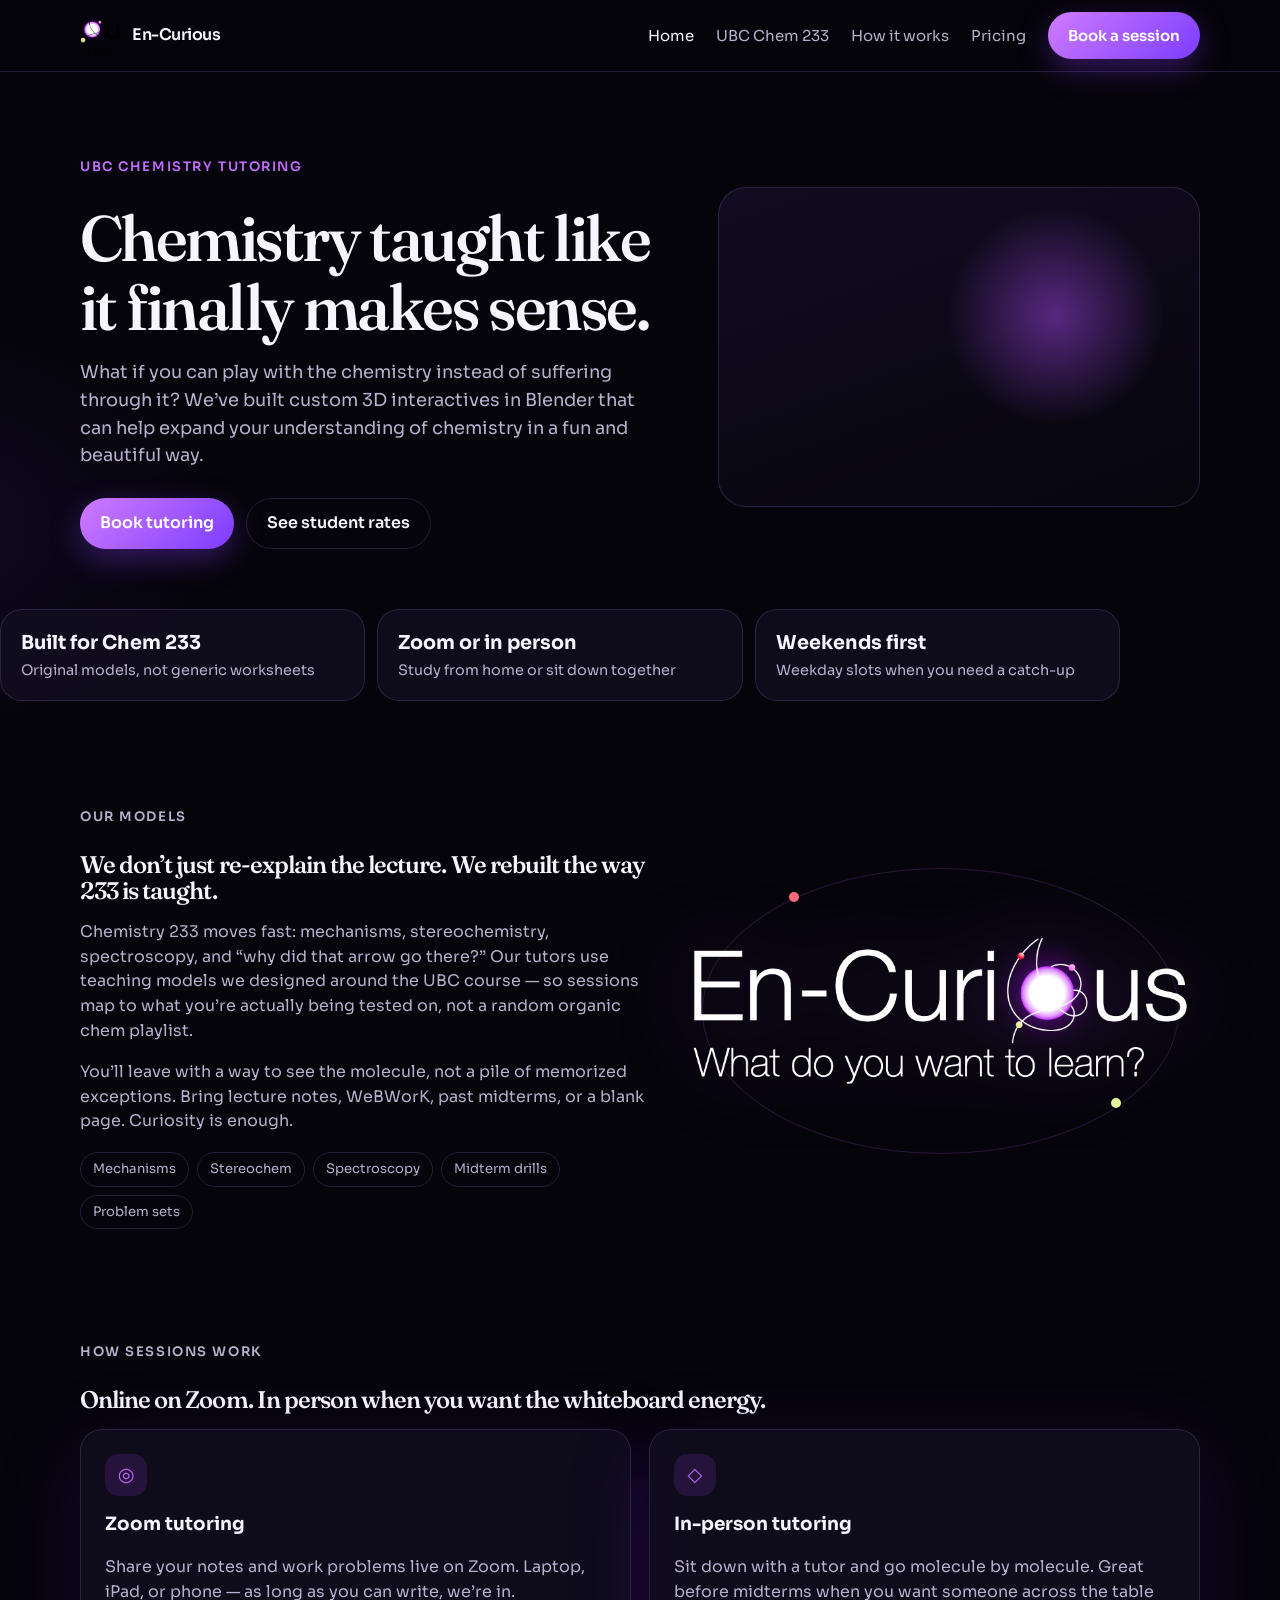
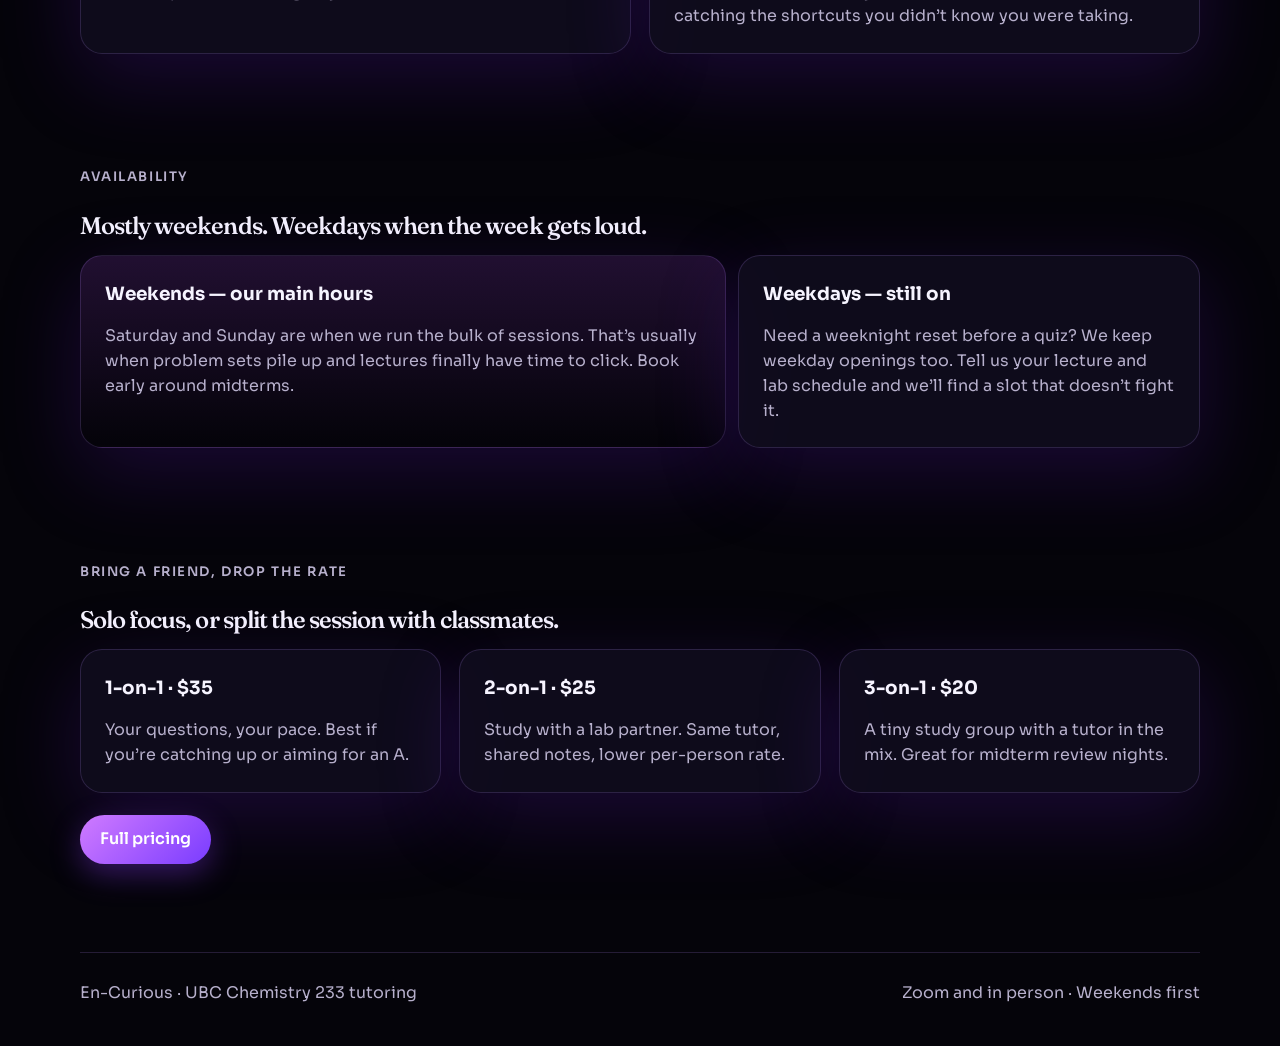
==== index.html @ a9b923da "Fix HTML encoding issues in index.html" ====
<!DOCTYPE html>
<html lang="en">
  <head>
    <meta charset="UTF-8" />
    <meta name="viewport" content="width=device-width, initial-scale=1" />
    <title>En-Curious | UBC Chemistry Tutoring</title>
    <meta
      name="description"
      content="En-Curious tutors UBC Chemistry 233 with original teaching models. Book Zoom or in-person sessions, mainly on weekends."
    />
    <link rel="preconnect" href="https://fonts.googleapis.com" />
    <link rel="preconnect" href="https://fonts.gstatic.com" crossorigin />
    <link
      href="https://fonts.googleapis.com/css2?family=Fraunces:opsz,wght@9..144,500;9..144,600&family=Sora:wght@400;500;600;700&display=swap"
      rel="stylesheet"
    />
    <link rel="stylesheet" href="styles.css?v=3" />
    <link rel="icon" href="atom.png" />
  </head>
  <body>
    <a class="skip" href="#main">Skip to content</a>
    <header class="nav">
      <div class="wrap nav-inner">
        <a class="brand" href="index.html" aria-current="page">
          <img src="atom.png" alt="" />
          En-Curious
        </a>
        <button class="menu-toggle" type="button" aria-expanded="false" aria-controls="nav-links">
          Menu
        </button>
        <nav id="nav-links" class="nav-links">
          <a href="index.html" aria-current="page">Home</a>
          <a href="#chem-233">UBC Chem 233</a>
          <a href="#how">How it works</a>
          <a href="pricing.html">Pricing</a>
          <a class="btn btn-primary" href="book.html">Book a session</a>
        </nav>
      </div>
    </header>

    <main id="main">
      <section class="wrap hero">
        <div>
          <p class="kicker">UBC Chemistry tutoring</p>
          <h1>Chemistry taught like it finally makes sense.</h1>
          <p class="lede">
          What if you can play with the chemistry instead of suffering through it? 
            We’ve built custom 3D interactives in Blender that can help expand your understanding of chemistry in a fun and beautiful way. 
          </p>
          <div class="hero-actions">
            <a class="btn btn-primary" href="book.html">Book tutoring</a>
            <a class="btn btn-ghost" href="pricing.html">See student rates</a>
          </div>
        </div>
        <div class="model-panel" aria-hidden="true">
          <video autoplay muted playsinline loop>
            <source src="E1_orbital_1.mp4" type="video/mp4">
          </video>
        </div> <!--replace with prompt's video -->
        
      </section>

      <section class="wrap stats" aria-label="Highlights">
        <div class="stat">
          <strong>Built for Chem 233</strong>
          <span>Original models, not generic worksheets</span>
        </div>
        <div class="stat">
          <strong>Zoom or in person</strong>
          <span>Study from home or sit down together</span>
        </div>
        <div class="stat">
          <strong>Weekends first</strong>
          <span>Weekday slots when you need a catch-up</span>
        </div>
      </section>

      <section class="wrap section chem" id="chem-233">
        <div>
          <p class="kicker">Our models</p>
          <h2>We don’t just re-explain the lecture. We rebuilt the way 233 is taught.</h2>
          <p>
            Chemistry 233 moves fast: mechanisms, stereochemistry, spectroscopy, and
            “why did that arrow go there?” Our tutors use teaching models we designed
            around the UBC course — so sessions map to what you’re actually being
            tested on, not a random organic chem playlist.
          </p>
          <p>
            You’ll leave with a way to see the molecule, not a pile of memorized
            exceptions. Bring lecture notes, WeBWorK, past midterms, or a blank
            page. Curiosity is enough.
          </p>
          <div class="chip-row">
            <span class="chip">Mechanisms</span>
            <span class="chip">Stereochem</span>
            <span class="chip">Spectroscopy</span>
            <span class="chip">Midterm drills</span>
            <span class="chip">Problem sets</span>
          </div>
        </div>
        
        <div class="hero-visual">
          <div class="orbit" aria-hidden="true"></div>
          <img
            class="logo-lockup"
            src="logo.png"
            alt="En-Curious. What do you want to learn?"
          /> 
        </div> <!--This is the orbit-->
      </section>

      <section class="wrap section" id="how">
        <p class="kicker">How sessions work</p>
        <h2>Online on Zoom. In person when you want the whiteboard energy.</h2>
        <div class="grid-2">
          <article class="card">
            <div class="icon" aria-hidden="true">◎</div>
            <h3>Zoom tutoring</h3>
            <p>
              Share your notes and work problems live on Zoom. Laptop, iPad, or
              phone — as long as you can write, we’re in.
            </p>
          </article>
          <article class="card">
            <div class="icon" aria-hidden="true">◇</div>
            <h3>In-person tutoring</h3>
            <p>
              Sit down with a tutor and go molecule by molecule. Great before
              midterms when you want someone across the table catching the
              shortcuts you didn’t know you were taking.
            </p>
          </article>
        </div>
      </section>

      <section class="wrap section">
        <p class="kicker">Availability</p>
        <h2>Mostly weekends. Weekdays when the week gets loud.</h2>
        <div class="schedule">
          <article class="card weekend">
            <h3>Weekends — our main hours</h3>
            <p>
              Saturday and Sunday are when we run the bulk of sessions. That’s
              usually when problem sets pile up and lectures finally have time
              to click. Book early around midterms.
            </p>
          </article>
          <article class="card">
            <h3>Weekdays — still on</h3>
            <p>
              Need a weeknight reset before a quiz? We keep weekday openings
              too. Tell us your lecture and lab schedule and we’ll find a slot
              that doesn’t fight it.
            </p>
          </article>
        </div>
      </section>

      <section class="wrap section">
        <p class="kicker">Bring a friend, drop the rate</p>
        <h2>Solo focus, or split the session with classmates.</h2>
        <div class="grid-3">
          <article class="card">
            <h3>1-on-1 · $35</h3>
            <p>Your questions, your pace. Best if you’re catching up or aiming for an A.</p>
          </article>
          <article class="card">
            <h3>2-on-1 · $25</h3>
            <p>Study with a lab partner. Same tutor, shared notes, lower per-person rate.</p>
          </article>
          <article class="card">
            <h3>3-on-1 · $20</h3>
            <p>A tiny study group with a tutor in the mix. Great for midterm review nights.</p>
          </article>
        </div>
        <p style="margin-top: 22px">
          <a class="btn btn-primary" href="pricing.html">Full pricing</a>
        </p>
      </section>
    </main>

    <footer class="wrap footer">
      <div>En-Curious · UBC Chemistry 233 tutoring</div>
      <div>Zoom and in person · Weekends first</div>
    </footer>
    <script src="script.js?v=3"></script>
  </body>
</html>
---- styles.css ----
:root {
  --bg: #05040a;
  --bg-elevated: #0d0b16;
  --bg-card: rgba(18, 14, 32, 0.82);
  --ink: #f6f4ff;
  --muted: #b7b0cc;
  --line: rgba(180, 140, 255, 0.18);
  --purple: #c26bff;
  --violet: #7b3cff;
  --glow: #b44cff;
  --lime: #e8f59a;
  --coral: #ff6b7a;
  --radius: 22px;
  --shadow: 0 24px 80px rgba(80, 20, 160, 0.28);
  --font: "Sora", system-ui, sans-serif;
  --display: "Fraunces", Georgia, serif;
}

*,
*::before,
*::after {
  box-sizing: border-box;
}

html {
  scroll-behavior: smooth;
  scroll-padding-top: 76px;
}

body {
  margin: 0;
  min-height: 100vh;
  color: var(--ink);
  font-family: var(--font);
  background:
    radial-gradient(900px 500px at 85% -10%, rgba(180, 76, 255, 0.22), transparent 55%),
    radial-gradient(700px 420px at -10% 20%, rgba(80, 40, 180, 0.18), transparent 50%),
    var(--bg);
  line-height: 1.55;
}

img {
  max-width: 100%;
  display: block;
}

a {
  color: inherit;
  text-decoration: none;
}

.skip {
  position: absolute;
  left: -999px;
}

.skip:focus {
  left: 12px;
  top: 12px;
  z-index: 20;
  background: var(--ink);
  color: var(--bg);
  padding: 8px 12px;
  border-radius: 8px;
}

.wrap {
  width: min(1120px, calc(100% - 40px));
  margin-inline: auto;
}

.nav {
  position: sticky;
  top: 0;
  z-index: 10;
  backdrop-filter: blur(16px);
  background: rgba(5, 4, 10, 0.94);
  border-bottom: 1px solid var(--line);
}

.nav-inner {
  display: flex;
  align-items: center;
  justify-content: space-between;
  gap: 16px;
  padding: 12px 0;
}

.brand {
  display: flex;
  align-items: center;
  gap: 10px;
  font-weight: 600;
  letter-spacing: -0.03em;
}

.brand img {
  width: 42px;
  height: 42px;
  object-fit: cover;
  object-position: 88% 42%;
  border-radius: 50%;
}

.nav-links {
  display: flex;
  align-items: center;
  gap: 22px;
  color: var(--muted);
  font-size: 0.94rem;
}

.nav-links a:hover,
.nav-links a[aria-current="page"] {
  color: var(--ink);
}

.btn {
  display: inline-flex;
  align-items: center;
  justify-content: center;
  gap: 8px;
  border: 0;
  border-radius: 999px;
  padding: 12px 20px;
  font: inherit;
  font-weight: 600;
  cursor: pointer;
  transition: transform 0.15s ease, box-shadow 0.15s ease, background 0.15s ease;
}

.btn:hover {
  transform: translateY(-1px);
}

.btn-primary {
  background: linear-gradient(135deg, #d07bff, #7a3cff);
  color: white;
  box-shadow: 0 10px 30px rgba(140, 60, 255, 0.35);
}

.btn-ghost {
  background: transparent;
  color: var(--ink);
  border: 1px solid var(--line);
}

.hero {
  display: grid;
  grid-template-columns: 1.1fr 0.9fr;
  gap: 48px;
  align-items: center;
  padding: 72px 0 48px;
}

.kicker {
  display: inline-flex;
  align-items: center;
  gap: 8px;
  color: var(--purple);
  font-size: 0.82rem;
  font-weight: 600;
  letter-spacing: 0.12em;
  text-transform: uppercase;
}

.hero h1,
.page-hero h1,
.section h2 {
  font-family: var(--display);
  font-weight: 560;
  letter-spacing: -0.04em;
  line-height: 1.08;
  margin: 12px 0 16px;
}

.hero h1 {
  font-size: clamp(2.4rem, 5vw, 4.4rem);
}

.lede {
  color: var(--muted);
  font-size: 1.12rem;
  max-width: 52ch;
}

.hero-actions {
  display: flex;
  flex-wrap: wrap;
  gap: 12px;
  margin-top: 28px;
}

.hero-visual {
  position: relative;
  min-height: 340px;
  display: grid;
  place-items: center;
}

.logo-lockup {
  width: min(100%, 520px);
  filter: drop-shadow(0 0 40px rgba(180, 76, 255, 0.28));
}

.orbit {
  position: absolute;
  inset: 8% 4%;
  border: 1px solid rgba(194, 107, 255, 0.18);
  border-radius: 50%;
  animation: spin 28s linear infinite;
  pointer-events: none;
}

.orbit::before,
.orbit::after {
  content: "";
  position: absolute;
  width: 10px;
  height: 10px;
  border-radius: 50%;
}

.orbit::before {
  top: 8%;
  left: 18%;
  background: var(--coral);
}

.orbit::after {
  bottom: 16%;
  right: 12%;
  background: var(--lime);
}

@keyframes spin {
  to {
    transform: rotate(360deg);
  }
}

.stats {
  display: grid;
  grid-template-columns: repeat(3, 1fr);
  gap: 12px;
  margin: 12px 0 64px;
}

.stat {
  border: 1px solid var(--line);
  border-radius: var(--radius);
  padding: 18px 20px;
  background: var(--bg-card);
}

.stat strong {
  display: block;
  font-size: 1.2rem;
}

.stat span {
  color: var(--muted);
  font-size: 0.9rem;
}

.section {
  padding: 28px 0 72px;
}

.section p {
  color: var(--muted);
}

.grid-3,
.grid-2 {
  display: grid;
  gap: 18px;
}

.grid-3 {
  grid-template-columns: repeat(3, 1fr);
}

.grid-2 {
  grid-template-columns: 1fr 1fr;
}

.card {
  background: var(--bg-card);
  border: 1px solid var(--line);
  border-radius: var(--radius);
  padding: 24px;
  box-shadow: var(--shadow);
}

.card h3 {
  margin: 0 0 8px;
  font-size: 1.15rem;
}

.card p:last-child {
  margin-bottom: 0;
}

.icon {
  width: 42px;
  height: 42px;
  border-radius: 14px;
  display: grid;
  place-items: center;
  margin-bottom: 14px;
  background: rgba(180, 76, 255, 0.14);
  color: var(--purple);
  font-size: 1.2rem;
}

.chem {
  display: grid;
  grid-template-columns: 1.05fr 0.95fr;
  gap: 28px;
  align-items: center;
}

.model-panel {
  position: relative;
  overflow: hidden;
  min-height: 320px;
  border-radius: 28px;
  border: 1px solid var(--line);
  background:
    radial-gradient(circle at 70% 40%, rgba(180, 76, 255, 0.45), transparent 28%),
    linear-gradient(160deg, #120c22, #07060d);
}

.model-panel video {
  position: absolute;
  inset: 0;
  width: 100%;
  height: 100%;
  object-fit: contain;
  padding: 28px 20px;
}

.chip-row {
  display: flex;
  flex-wrap: wrap;
  gap: 8px;
  margin-top: 18px;
}

.chip {
  border: 1px solid var(--line);
  border-radius: 999px;
  padding: 6px 12px;
  font-size: 0.82rem;
  color: var(--muted);
}

.schedule {
  display: grid;
  grid-template-columns: 1.4fr 1fr;
  gap: 12px;
}

.weekend {
  background: linear-gradient(180deg, rgba(180, 76, 255, 0.16), transparent);
}

.page-hero {
  padding: 56px 0 12px;
}

.page-hero p {
  color: var(--muted);
  max-width: 62ch;
}

.price-grid {
  display: grid;
  grid-template-columns: repeat(3, 1fr);
  gap: 18px;
  padding: 28px 0 48px;
}

.price-card {
  position: relative;
  padding: 28px 24px 24px;
  border-radius: 28px;
  border: 1px solid var(--line);
  background: var(--bg-card);
}

.price-card.featured {
  border-color: rgba(194, 107, 255, 0.5);
  box-shadow: 0 0 0 1px rgba(194, 107, 255, 0.18), var(--shadow);
  transform: translateY(-8px);
}

.badge {
  position: absolute;
  top: -12px;
  left: 22px;
  background: var(--lime);
  color: #1b1808;
  font-size: 0.75rem;
  font-weight: 700;
  padding: 4px 10px;
  border-radius: 999px;
}

.price {
  font-family: var(--display);
  font-size: 3.4rem;
  letter-spacing: -0.05em;
  margin: 8px 0 4px;
}

.price span {
  font-size: 1rem;
  color: var(--muted);
  font-family: var(--font);
  letter-spacing: 0;
  white-space: nowrap;
  margin-left: 6px;
}

.price-card ul {
  margin: 18px 0 24px;
  padding: 0;
  list-style: none;
  color: var(--muted);
}

.price-card li {
  padding: 8px 0 8px 22px;
  position: relative;
}

.price-card li::before {
  content: "→";
  position: absolute;
  left: 0;
  color: var(--purple);
}

.fine-print {
  color: var(--muted);
  font-size: 0.92rem;
}

.form {
  display: grid;
  gap: 14px;
  max-width: 680px;
}

label {
  display: grid;
  gap: 6px;
  font-size: 0.92rem;
  font-weight: 600;
}

input,
select,
textarea {
  font: inherit;
  color: var(--ink);
  background: #0b0914;
  border: 1px solid var(--line);
  border-radius: 14px;
  padding: 12px 14px;
}

textarea {
  min-height: 120px;
  resize: vertical;
}

.form-row {
  display: grid;
  grid-template-columns: 1fr 1fr;
  gap: 14px;
}

.form .btn {
  width: fit-content;
}

.success {
  display: none;
  border: 1px solid rgba(232, 245, 154, 0.4);
  background: rgba(232, 245, 154, 0.08);
  border-radius: var(--radius);
  padding: 22px;
}

.success.show {
  display: block;
}

.form.sent {
  display: none;
}

.footer {
  border-top: 1px solid var(--line);
  padding: 28px 0 40px;
  color: var(--muted);
  display: flex;
  justify-content: space-between;
  gap: 16px;
  flex-wrap: wrap;
}

.menu-toggle {
  display: none;
  background: transparent;
  border: 1px solid var(--line);
  color: var(--ink);
  border-radius: 10px;
  padding: 8px 10px;
}

@media (max-width: 900px) {
  .hero,
  .chem,
  .schedule,
  .grid-3,
  .grid-2,
  .price-grid,
  .stats,
  .form-row {
    grid-template-columns: 1fr;
  }

  .hero {
    padding-top: 36px;
  }

  .price-card.featured {
    transform: none;
  }

  .menu-toggle {
    display: inline-flex;
  }

  .nav-links {
    display: none;
    position: absolute;
    right: 20px;
    top: 68px;
    flex-direction: column;
    align-items: flex-start;
    background: #120c1e;
    border: 1px solid var(--line);
    border-radius: 16px;
    padding: 16px;
    min-width: 200px;
  }

  .nav-links.open {
    display: flex;
  }
}
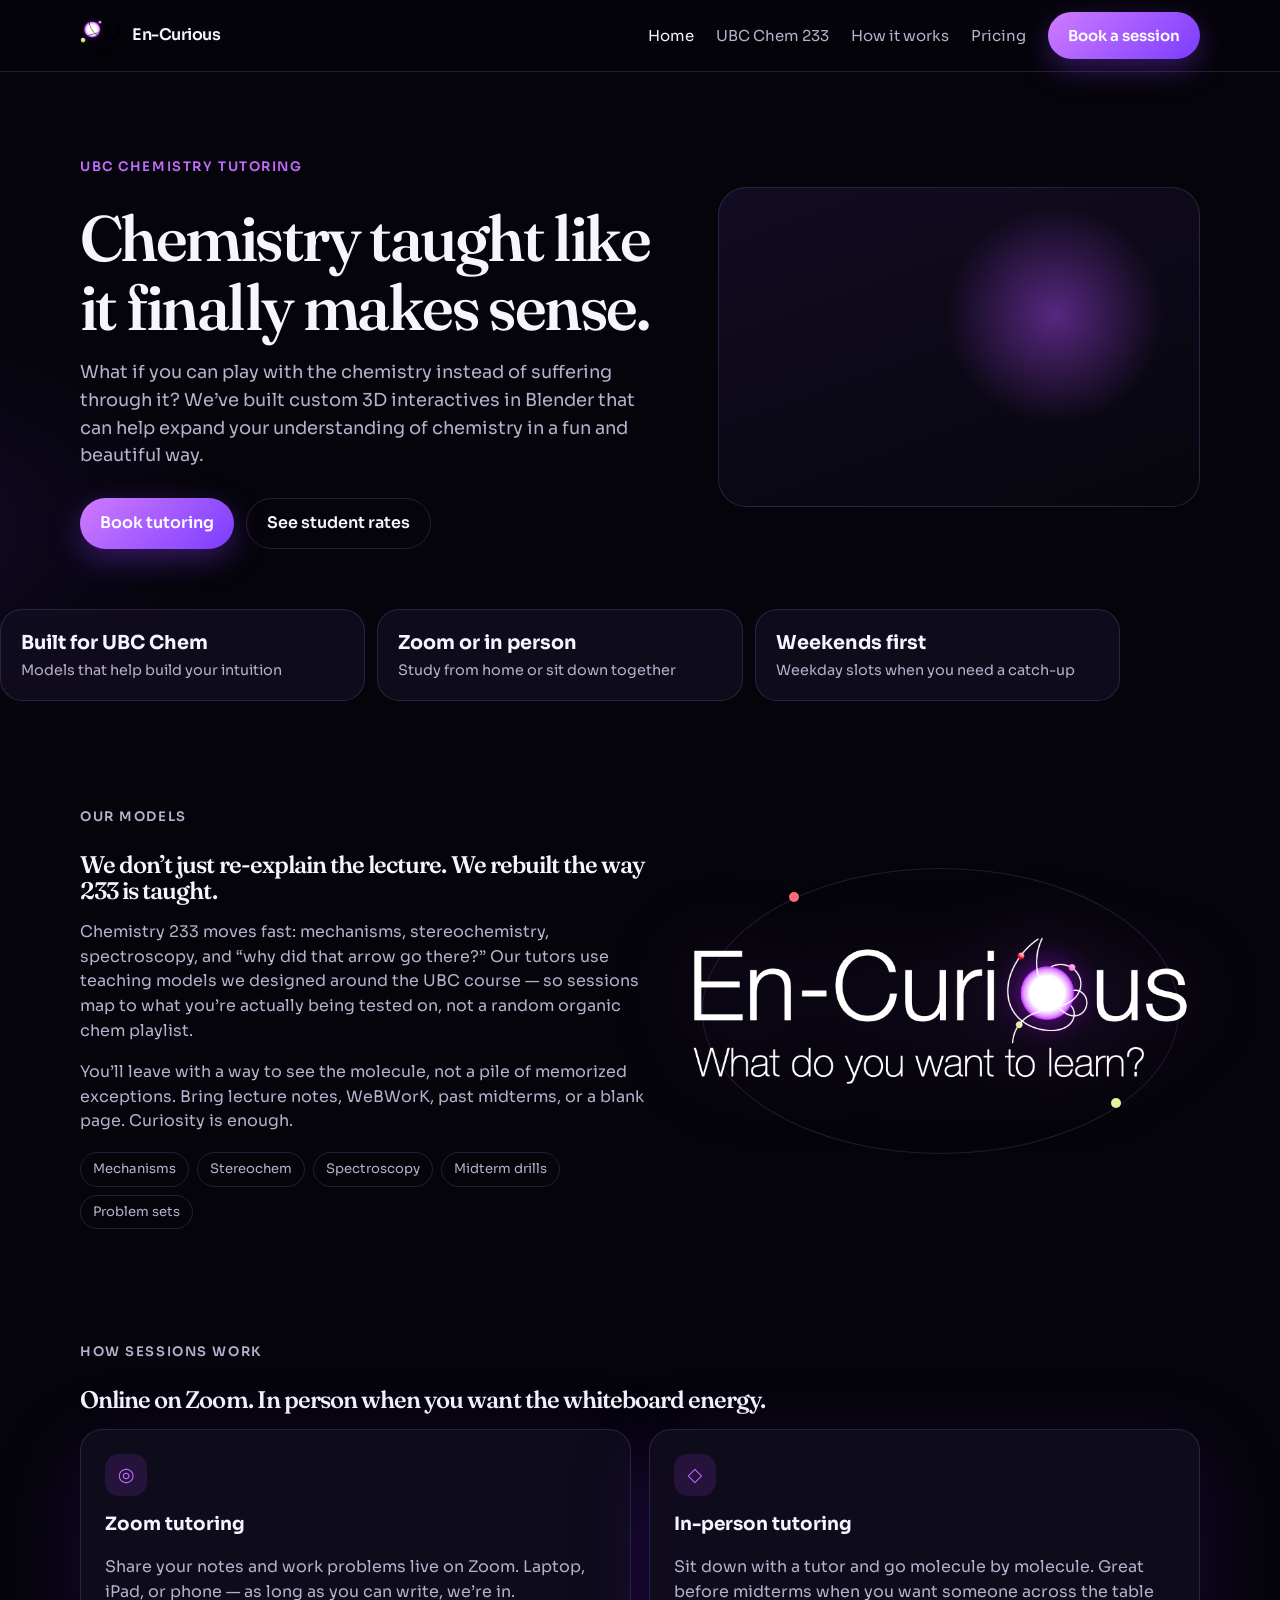
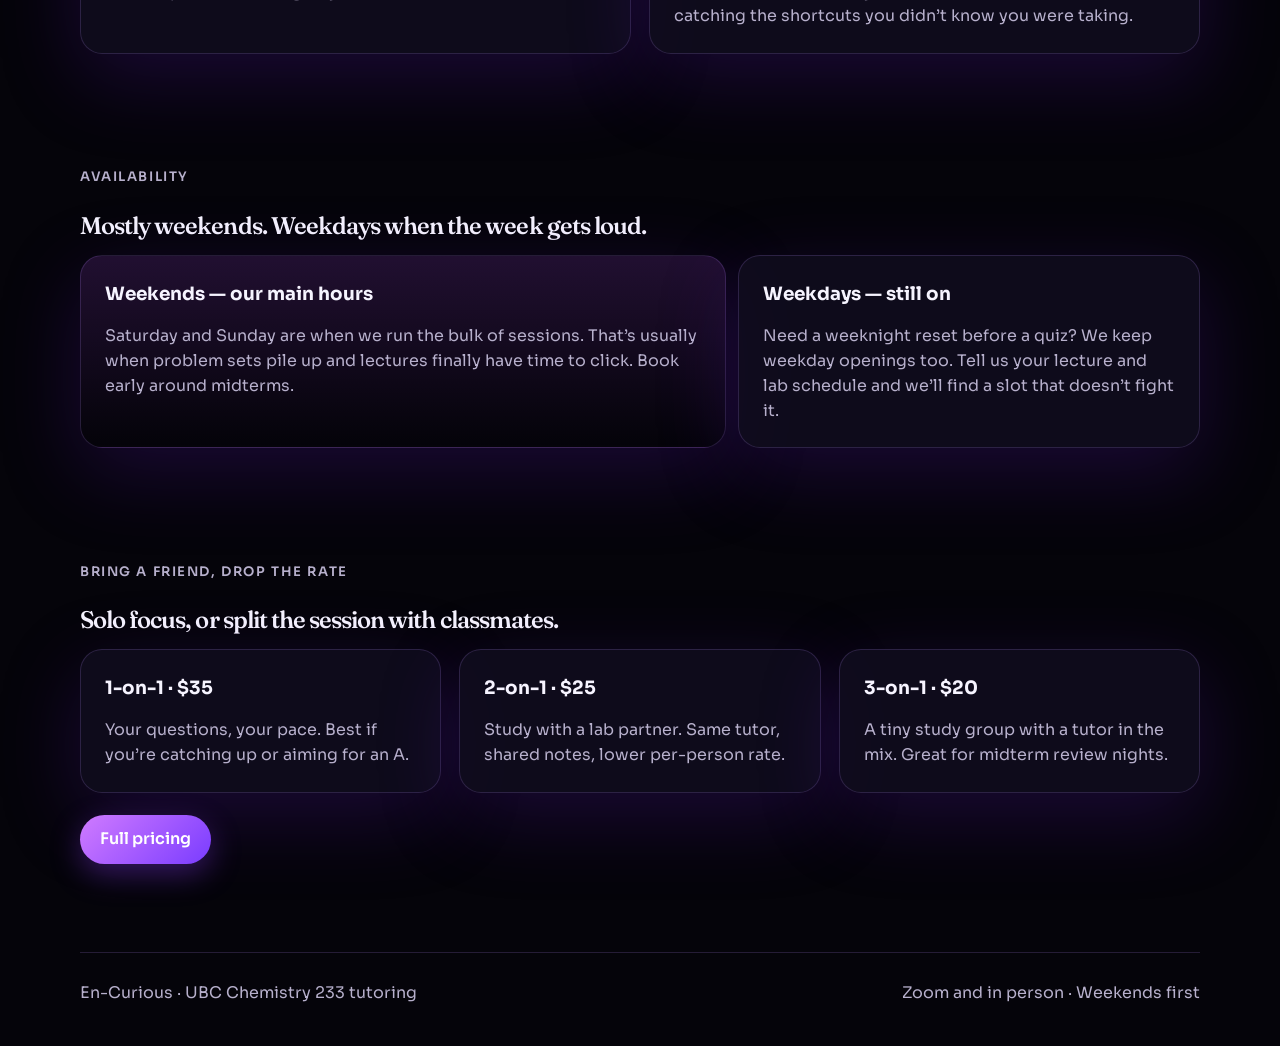
==== commit 73135ad4: "Fix HTML formatting and update content" ====
--- a/index.html
+++ b/index.html
@@ -44,7 +44,7 @@
           <p class="kicker">UBC Chemistry tutoring</p>
           <h1>Chemistry taught like it finally makes sense.</h1>
           <p class="lede">
-          What if you can play with the chemistry instead of suffering through it? 
+            What if you can play with the chemistry instead of suffering through it? 
             We’ve built custom 3D interactives in Blender that can help expand your understanding of chemistry in a fun and beautiful way. 
           </p>
           <div class="hero-actions">
@@ -62,8 +62,8 @@
 
       <section class="wrap stats" aria-label="Highlights">
         <div class="stat">
-          <strong>Built for Chem 233</strong>
-          <span>Original models, not generic worksheets</span>
+          <strong>Built for UBC Chem </strong>
+          <span>Models that help build your intuition</span>
         </div>
         <div class="stat">
           <strong>Zoom or in person</strong>
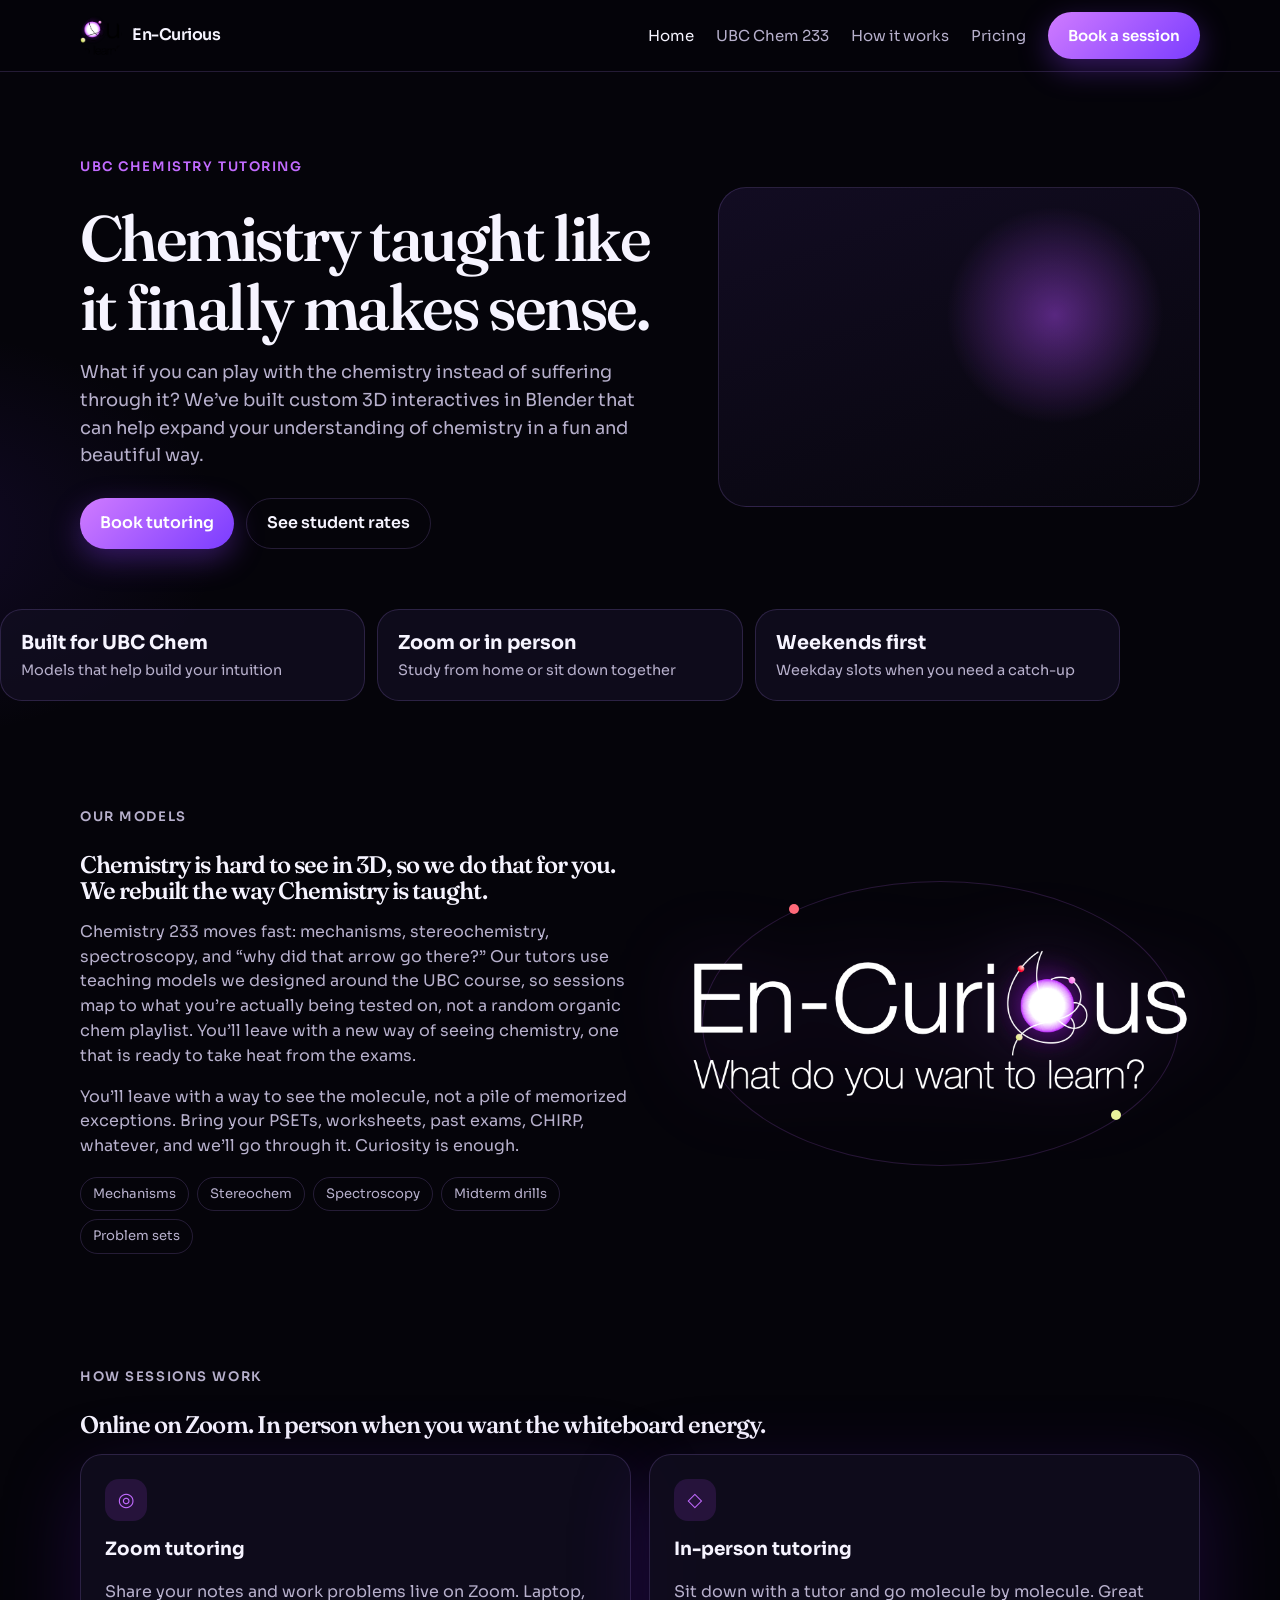
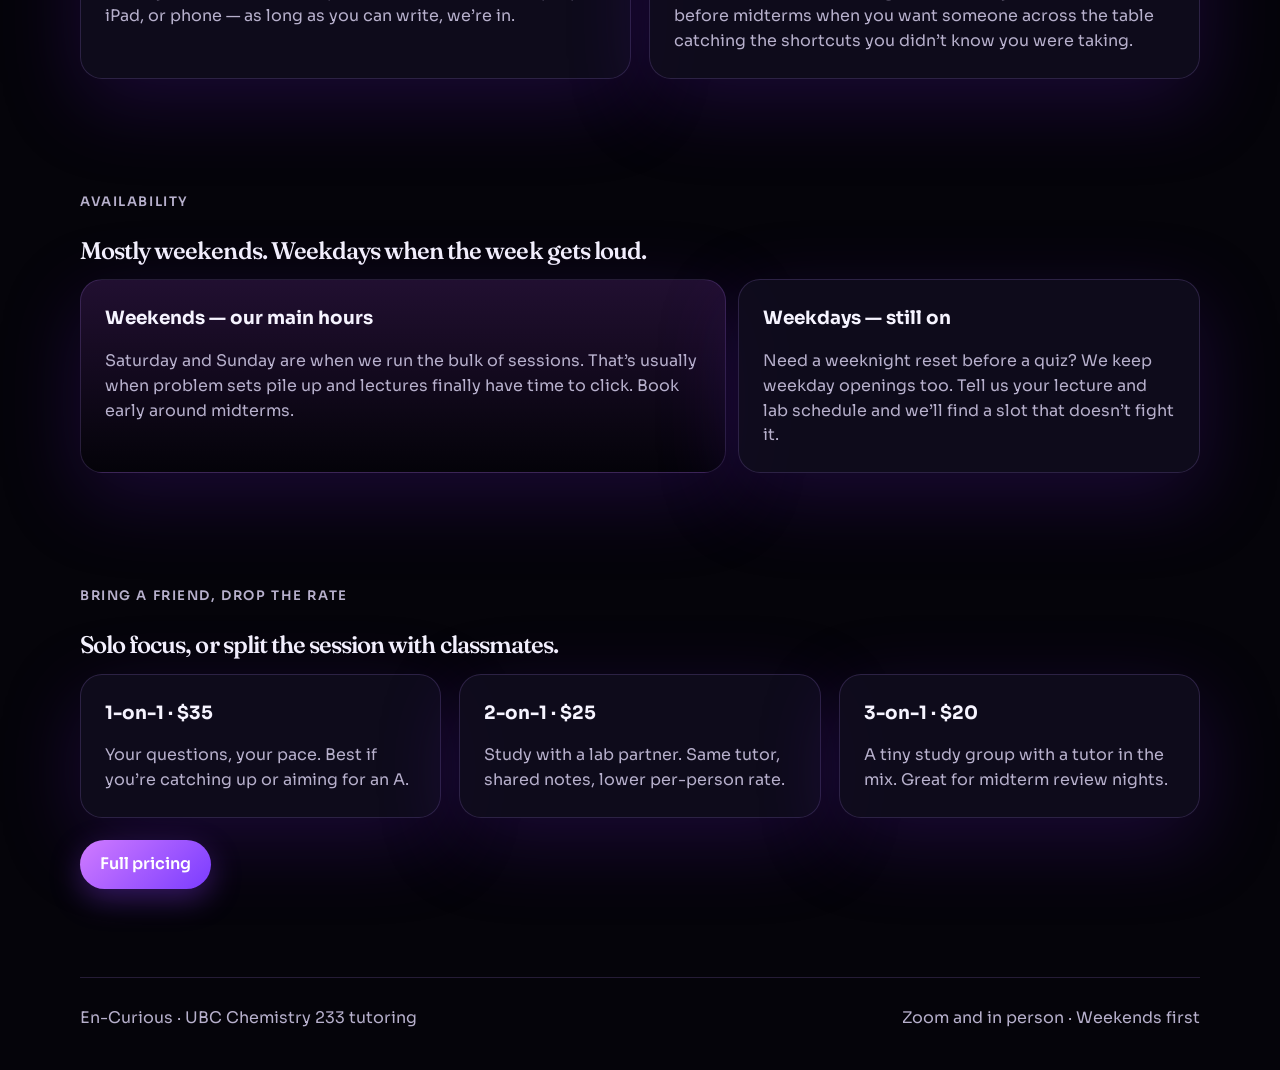
==== commit 1fc87ab2: "Fix HTML encoding issues in index.html" ====
--- a/index.html
+++ b/index.html
@@ -78,17 +78,17 @@
       <section class="wrap section chem" id="chem-233">
         <div>
           <p class="kicker">Our models</p>
-          <h2>We don’t just re-explain the lecture. We rebuilt the way 233 is taught.</h2>
+          <h2>Chemistry is hard to see in 3D, so we do that for you. We rebuilt the way Chemistry is taught.</h2>
           <p>
             Chemistry 233 moves fast: mechanisms, stereochemistry, spectroscopy, and
             “why did that arrow go there?” Our tutors use teaching models we designed
-            around the UBC course — so sessions map to what you’re actually being
-            tested on, not a random organic chem playlist.
+            around the UBC course, so sessions map to what you’re actually being
+            tested on, not a random organic chem playlist. You’ll leave with a new way of seeing chemistry, 
+            one that is ready to take heat from the exams.
           </p>
           <p>
             You’ll leave with a way to see the molecule, not a pile of memorized
-            exceptions. Bring lecture notes, WeBWorK, past midterms, or a blank
-            page. Curiosity is enough.
+            exceptions. Bring your PSETs, worksheets, past exams, CHIRP, whatever, and we’ll go through it. Curiosity is enough.
           </p>
           <div class="chip-row">
             <span class="chip">Mechanisms</span>
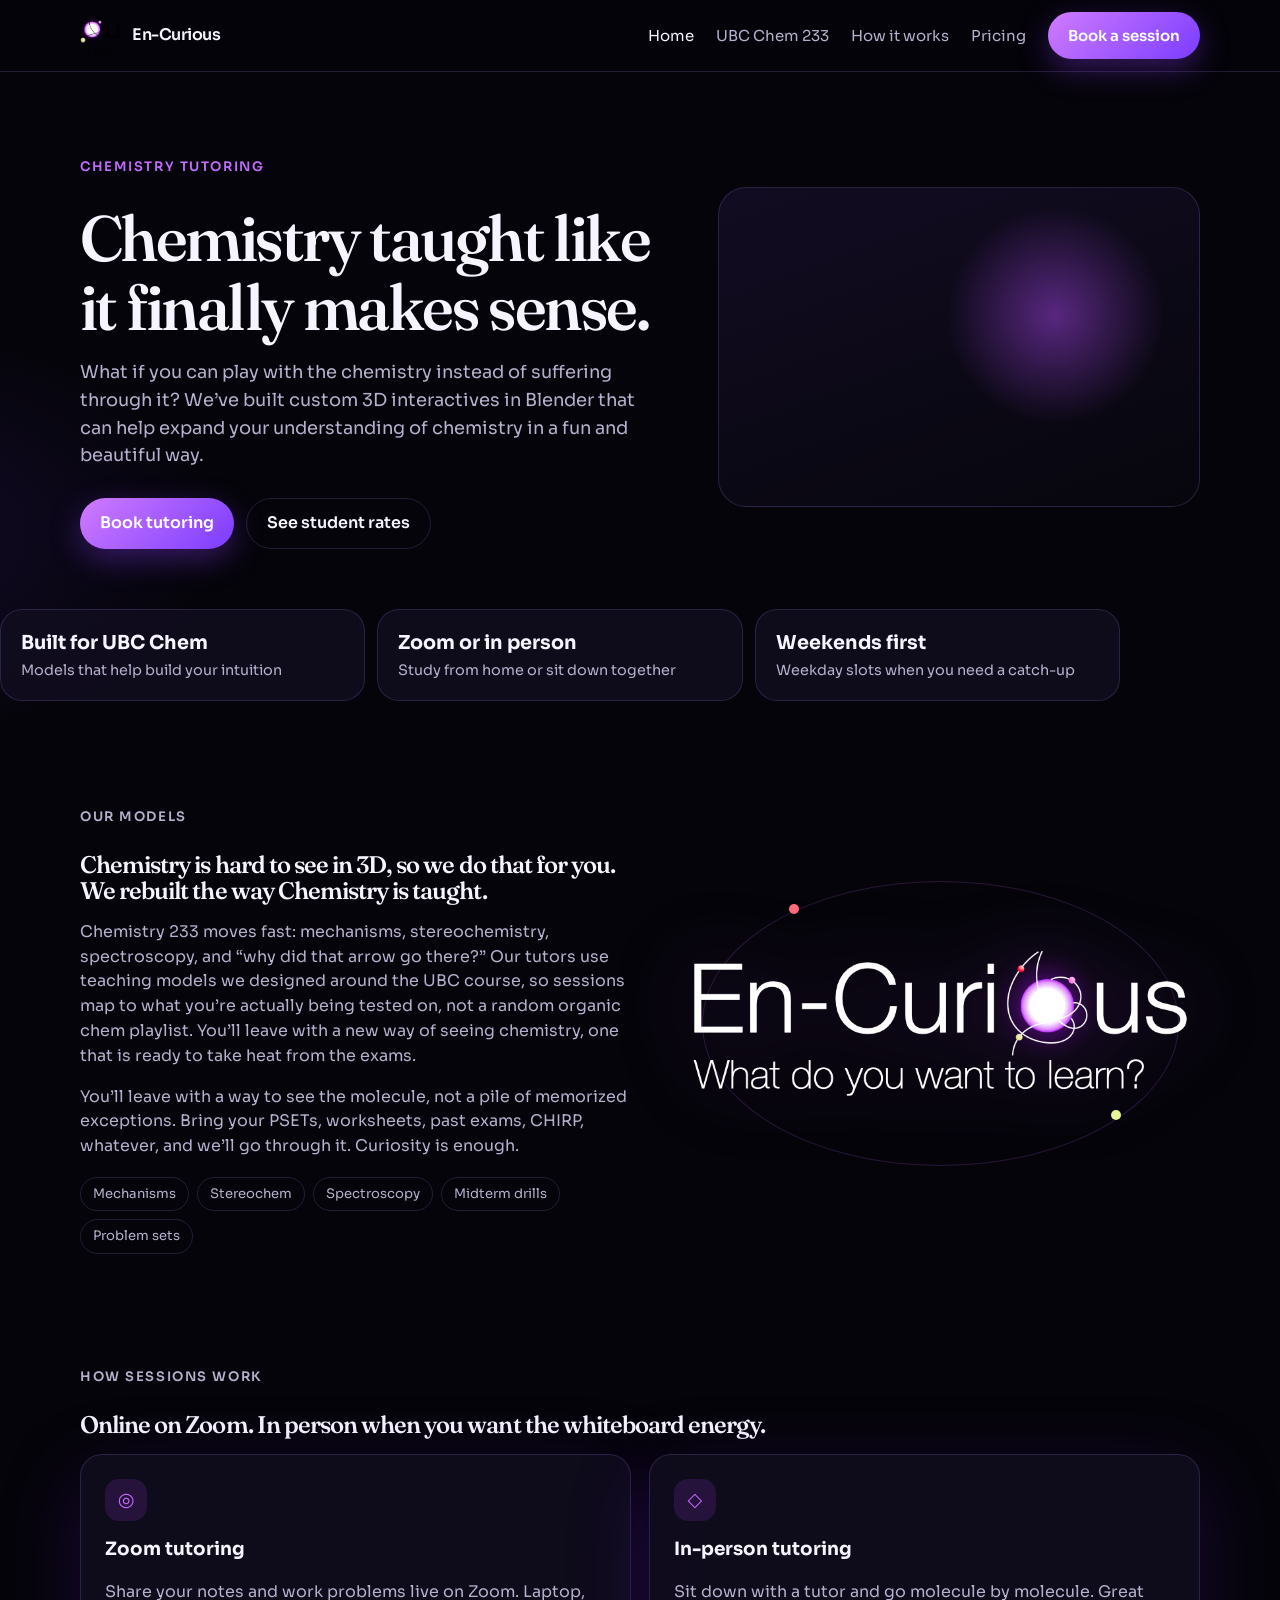
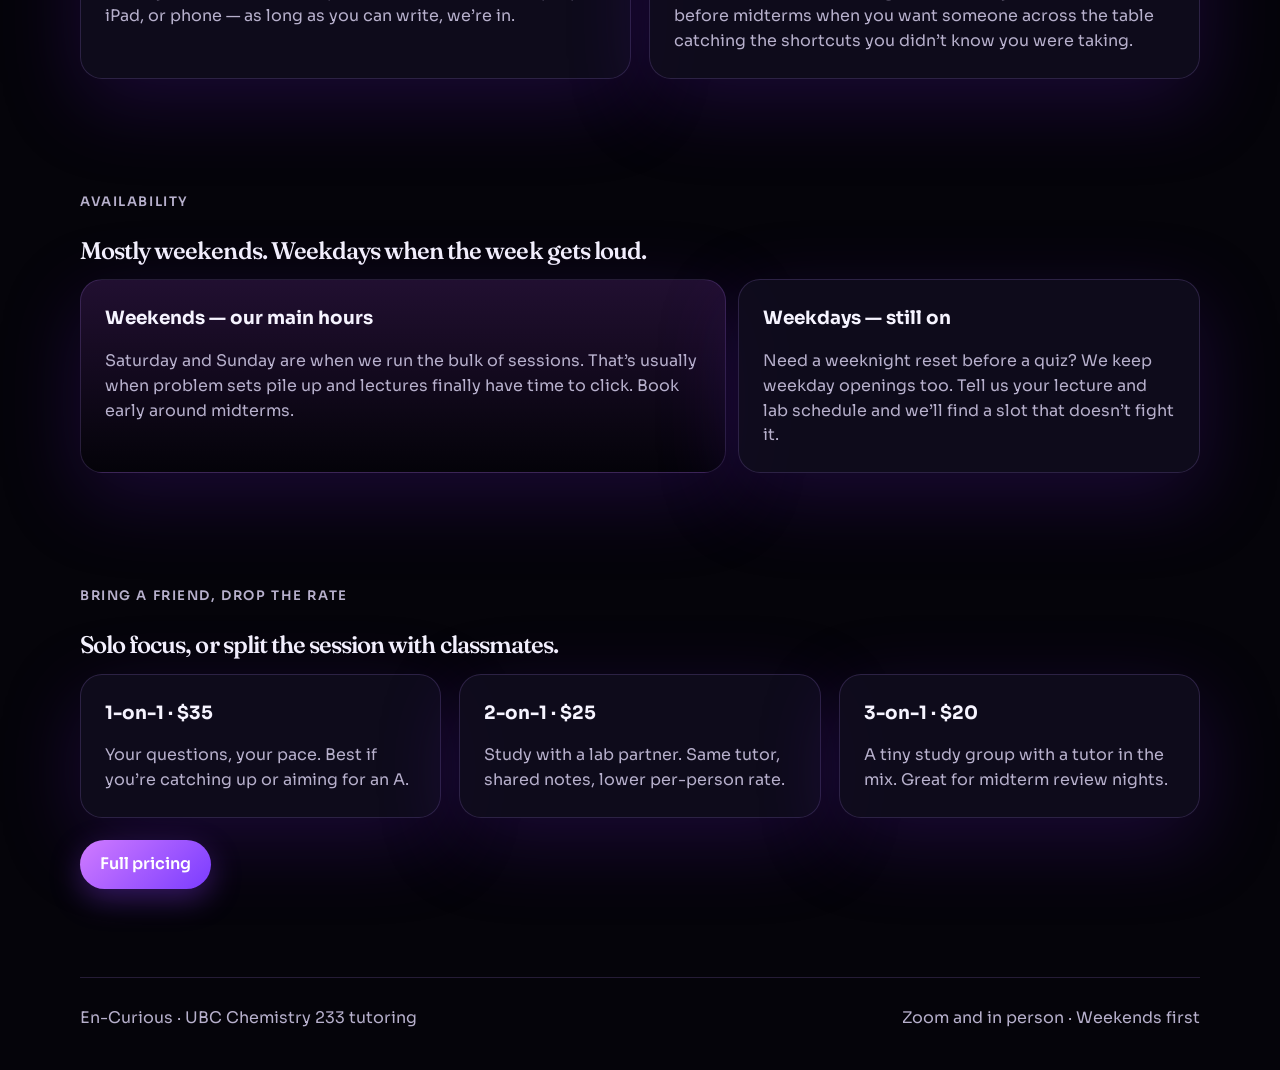
==== commit 46dc041d: "Fix HTML character encoding issues" ====
--- a/index.html
+++ b/index.html
@@ -41,7 +41,7 @@
     <main id="main">
       <section class="wrap hero">
         <div>
-          <p class="kicker">UBC Chemistry tutoring</p>
+          <p class="kicker">Chemistry tutoring</p>
           <h1>Chemistry taught like it finally makes sense.</h1>
           <p class="lede">
             What if you can play with the chemistry instead of suffering through it? 
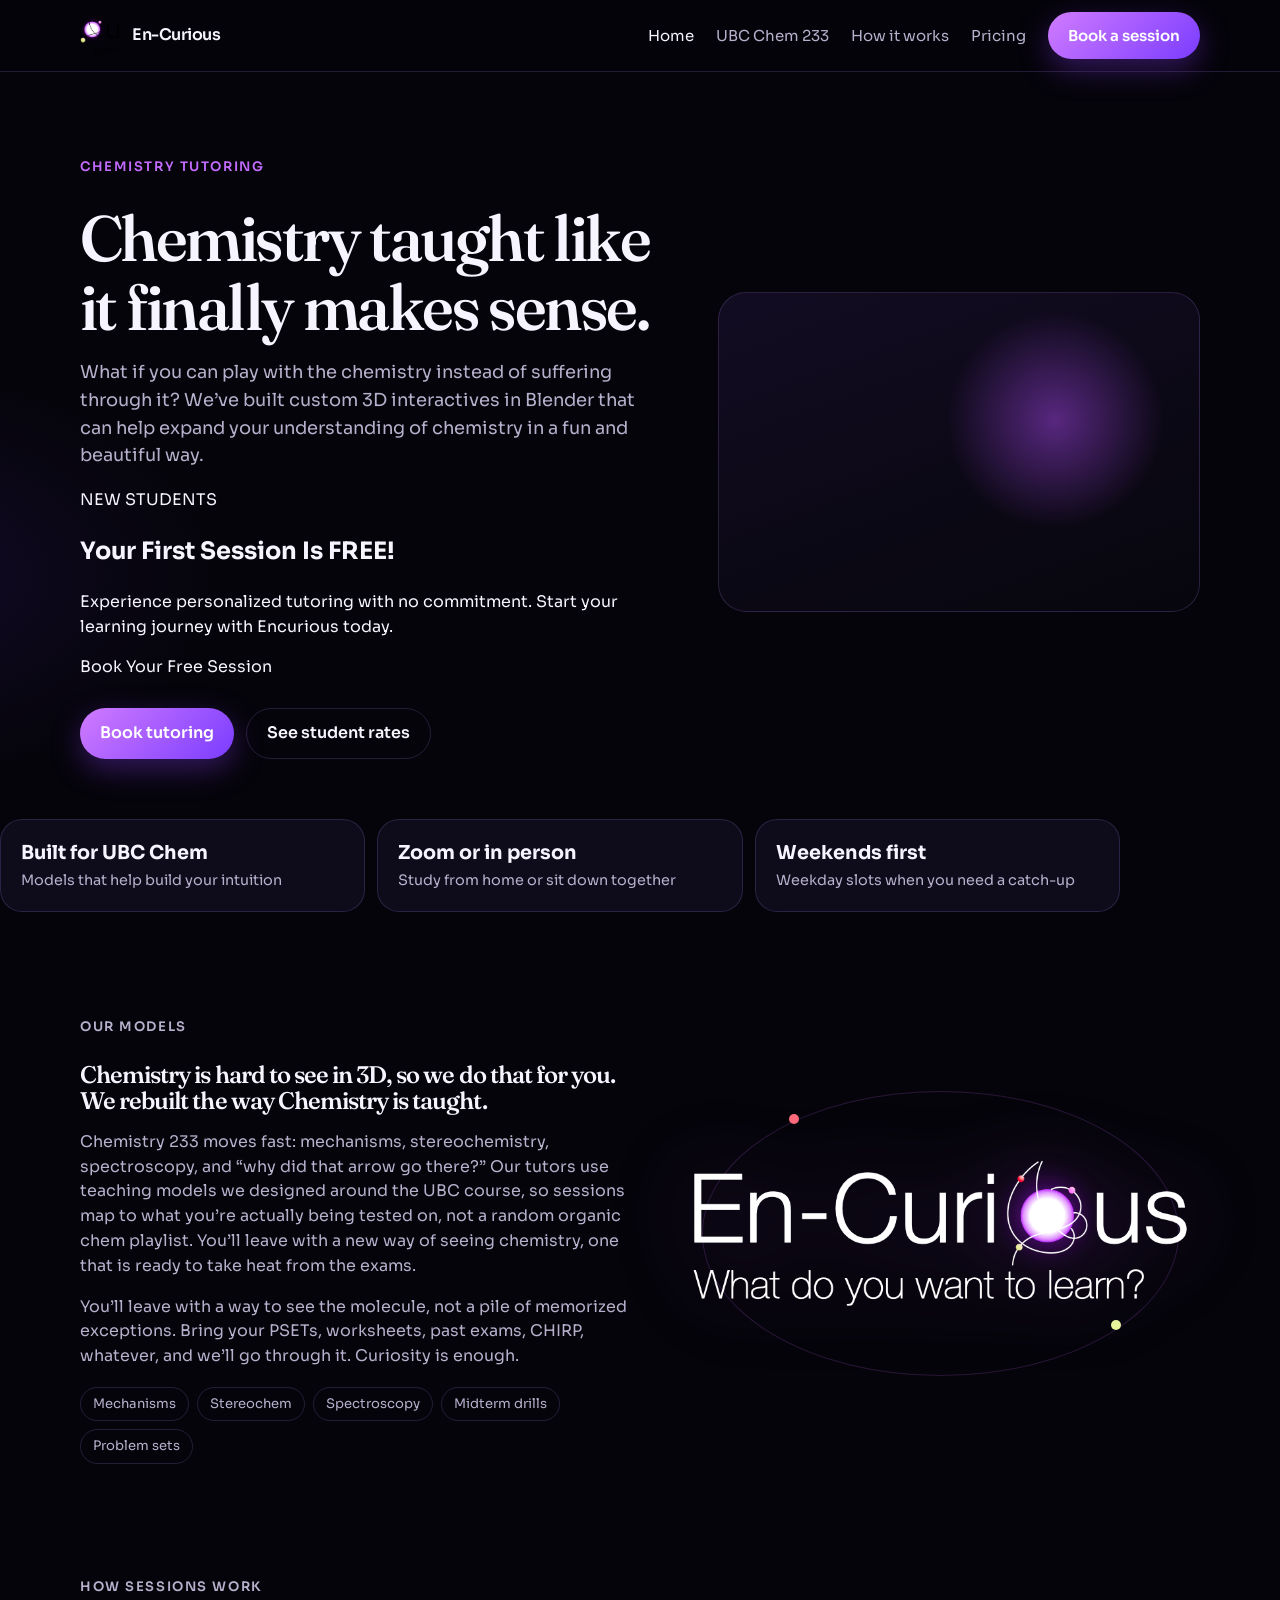
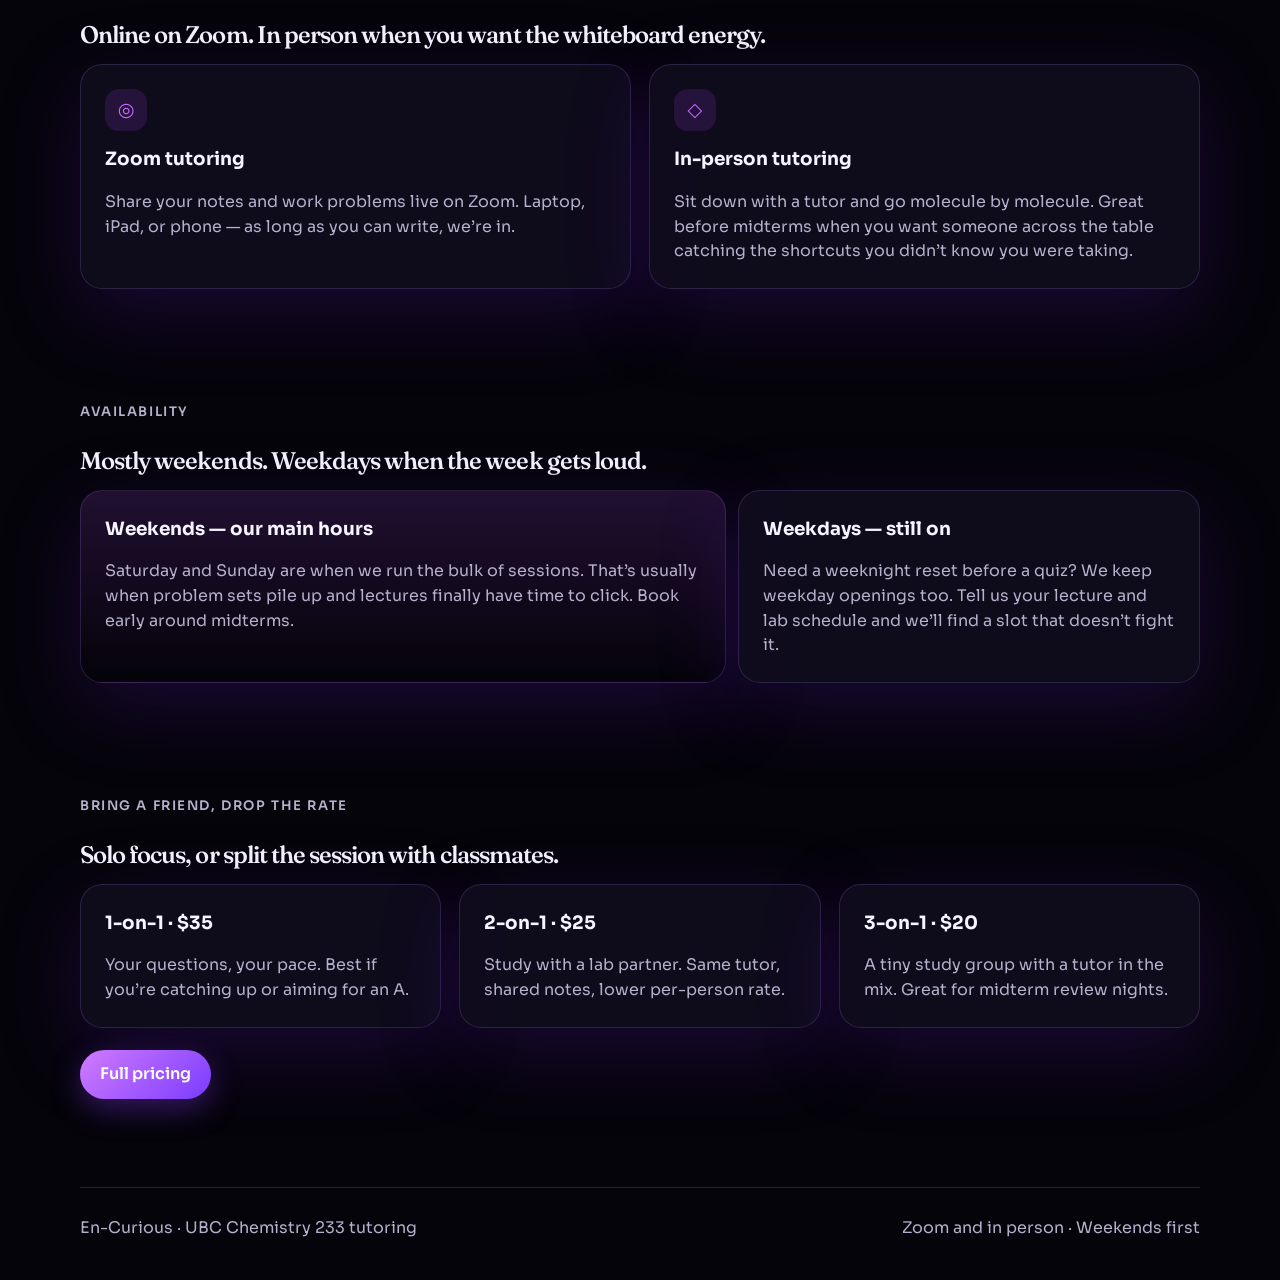
==== commit 06820573: "Update index.html" ====
--- a/index.html
+++ b/index.html
@@ -47,6 +47,22 @@
             What if you can play with the chemistry instead of suffering through it? 
             We’ve built custom 3D interactives in Blender that can help expand your understanding of chemistry in a fun and beautiful way. 
           </p>
+
+          <div class="free-session-banner">
+  <span class="promo-label">NEW STUDENTS</span>
+
+  <h2>Your First Session Is FREE!</h2>
+
+  <p>
+    Experience personalized tutoring with no commitment.
+    Start your learning journey with Encurious today.
+  </p>
+
+  <a href="#contact" class="free-session-btn">
+    Book Your Free Session
+  </a>
+</div>
+          
           <div class="hero-actions">
             <a class="btn btn-primary" href="book.html">Book tutoring</a>
             <a class="btn btn-ghost" href="pricing.html">See student rates</a>
--- a/styles.css
+++ b/styles.css
@@ -44,6 +44,10 @@
   display: block;
 }
 
+.wrap stats {
+  position: center; 
+} /* This was just changed */
+
 a {
   color: inherit;
   text-decoration: none;
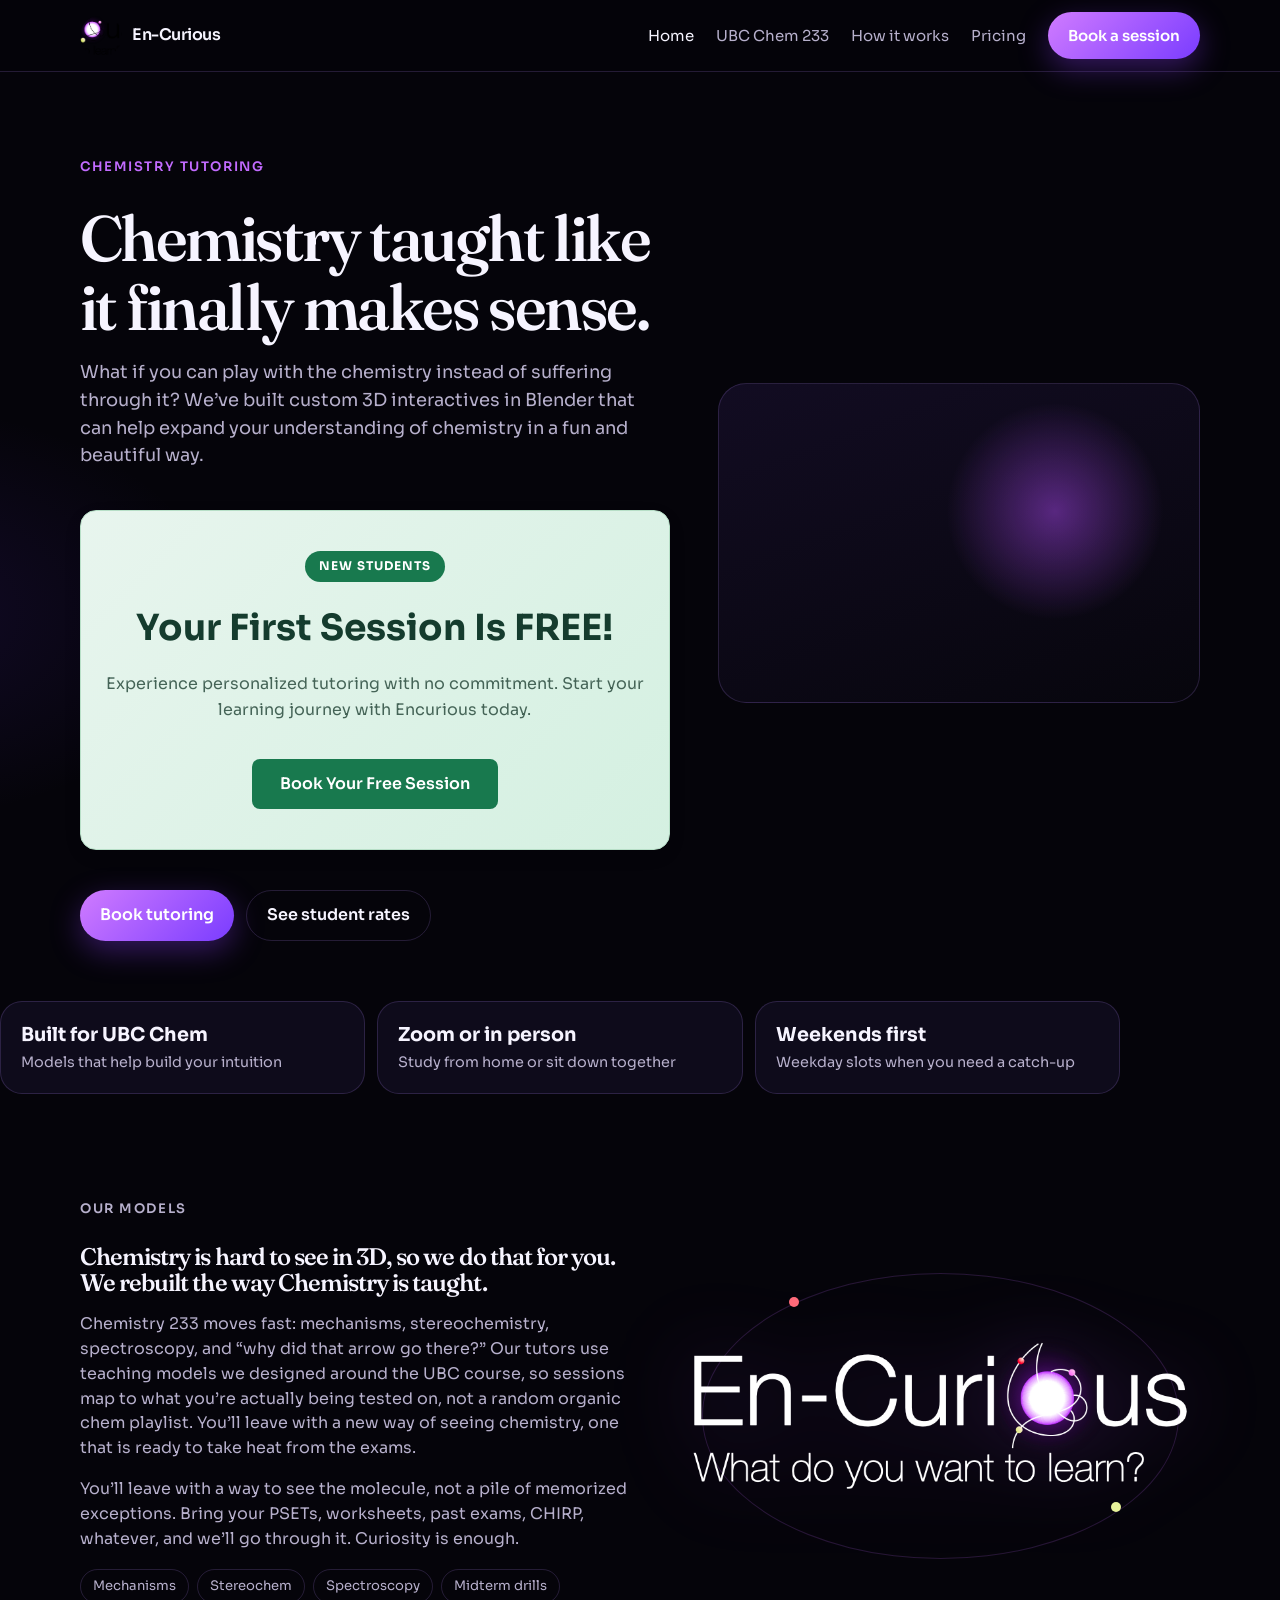
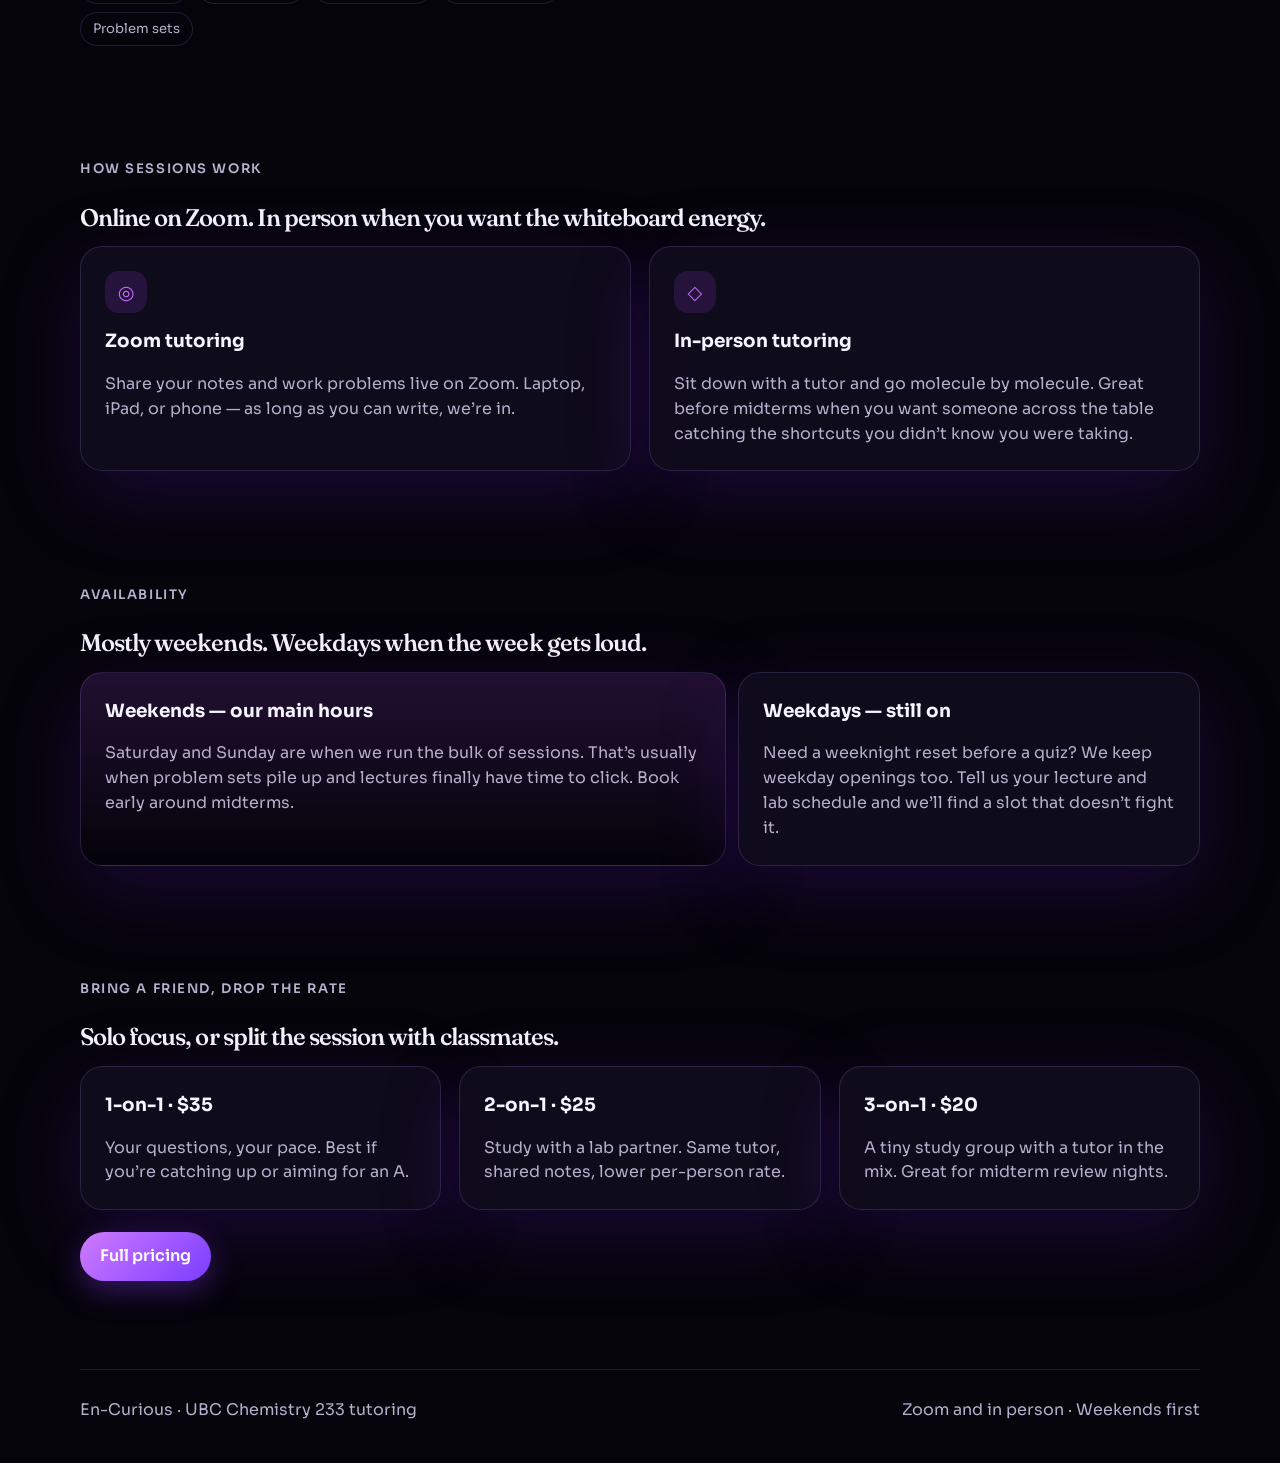
==== commit 90f06d82: "Update index.html" ====
--- a/index.html
+++ b/index.html
@@ -58,7 +58,7 @@
     Start your learning journey with Encurious today.
   </p>
 
-  <a href="#contact" class="free-session-btn">
+  <a href="book.html" class="free-session-btn">
     Book Your Free Session
   </a>
 </div>
--- a/styles.css
+++ b/styles.css
@@ -73,6 +73,57 @@
   margin-inline: auto;
 }
 
+.free-session-banner {
+  background: linear-gradient(135deg, #e8f5ee, #d4f0e1);
+  border: 1px solid #b7dfc7;
+  border-radius: 16px;
+  padding: 40px 24px;
+  text-align: center;
+  max-width: 900px;
+  margin: 40px auto;
+  box-shadow: 0 6px 20px rgba(0, 0, 0, 0.06);
+}
+
+.promo-label {
+  display: inline-block;
+  background: #18794e;
+  color: white;
+  font-size: 12px;
+  font-weight: 700;
+  padding: 6px 14px;
+  border-radius: 20px;
+  letter-spacing: 1px;
+}
+
+.free-session-banner h2 {
+  font-size: clamp(26px, 4vw, 36px);
+  margin: 18px 0 12px;
+  color: #153c2e;
+}
+
+.free-session-banner p {
+  color: #456457;
+  font-size: 16px;
+  line-height: 1.6;
+}
+
+.free-session-btn {
+  display: inline-block;
+  margin-top: 20px;
+  padding: 13px 28px;
+  background: #18794e;
+  color: white;
+  border-radius: 8px;
+  text-decoration: none;
+  font-weight: 600;
+  transition: background 0.2s;
+}
+
+.free-session-btn:hover {
+  background: #105c3b;
+}
+
+
 .nav {
   position: sticky;
   top: 0;
